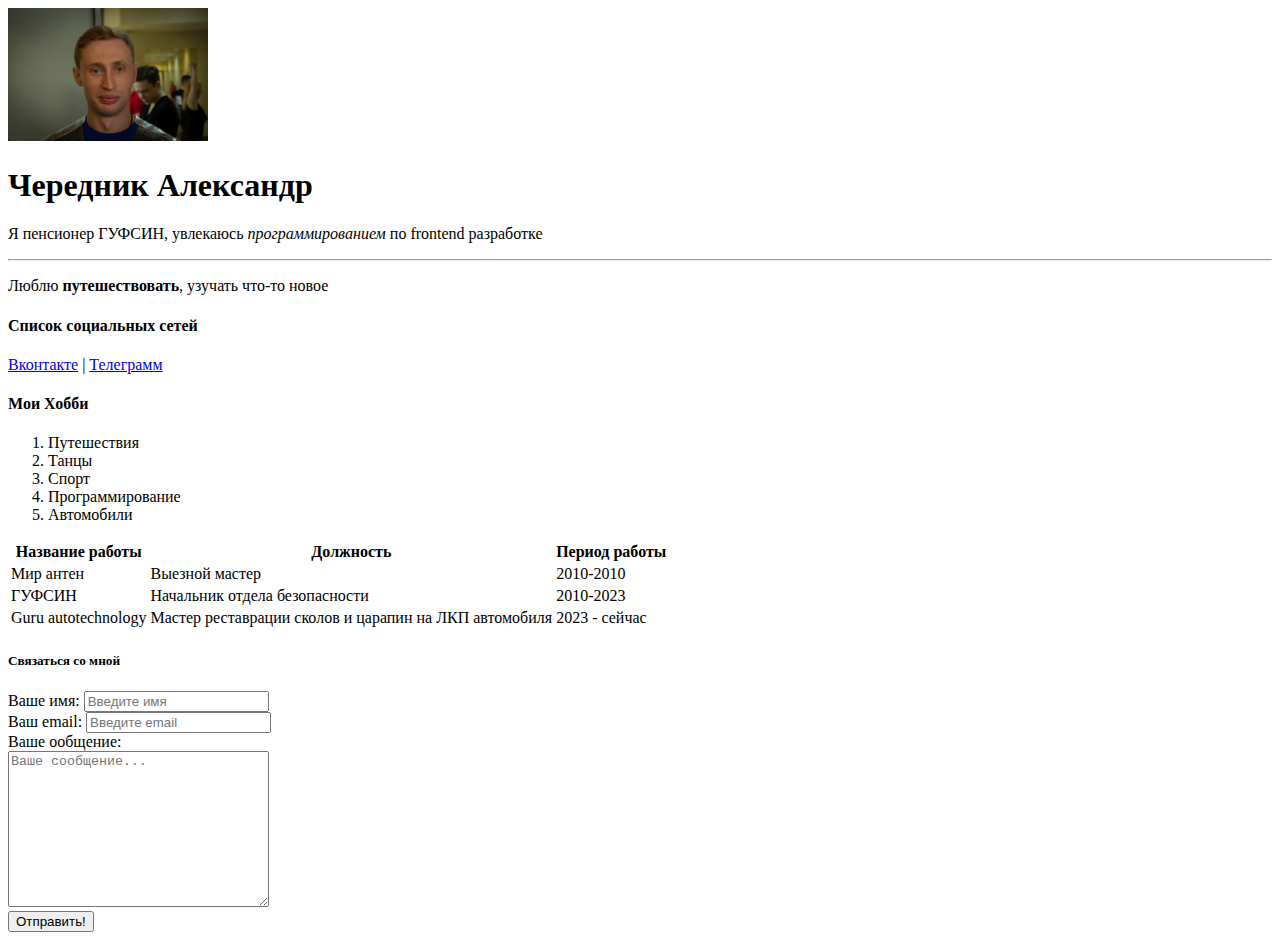
==== 01_text.html @ da54dab9 "init" ====
<!DOCTYPE html>
<html lang="ru">

<head>
  <meta charset="UTF-8">
  <meta name="viewport" content="width=device-width, initial-scale=1.0">
  <meta name="keywords" content="games, torrent, download">
  <meta name="description" content="Чередник Александр">
  <title>Резюме</title>
</head>

<body>
  <img src="4.jpg" alt="Чередник Александр" width="200" >
  <h1>Чередник Александр</h1>

  <p>Я пенсионер ГУФСИН, увлекаюсь <em>программированием</em> по frontend разработке</p>
<hr>
  <p>Люблю <strong>путешествовать</strong>, узучать что-то новое</p>

  <h4>Список социальных сетей</h4>
  <a href="https://vk.com/alex_hour" target="_blank">Вконтакте</a> |
  <a href="https://t.me/alex_hour" target="_blank">Телеграмм</a>

<h4>Мои Хобби</h4>

<ol>
  <li>Путешествия</li>
  <li>Танцы</li>
  <li>Спорт</li>
  <li>Программирование</li>
  <li>Автомобили</li>
</ol>

<table>
  <thead>
    <tr>
    <th>Название работы</th>
    <th>Должность</th>
    <th>Период работы</th>
  </tr>
  </thead>
  <tbody>
    <tr>
    <td>Мир антен</td>
    <td>Выезной мастер</td>
    <td>2010-2010</td>
  </tr>
  <tr>
    <td>ГУФСИН</td>
    <td>Начальник отдела безопасности</td>
    <td>2010-2023</td>
  </tr>
  <tr>
    <td>Guru autotechnology</td>
    <td>Мастер реставрации сколов и царапин на ЛКП автомобиля</td>
    <td>2023 - сейчас</td>
  </tr>
  </tbody>
</table>

<h5>Связаться со мной</h5>

<form>
  <div>
    <label for="text">Ваше имя:</label>
    <input type="text" id="text" placeholder="Введите имя">
  </div>

  <div>
    <label for="email">Ваш email:</label>
    <input type="email" id="email" placeholder="Введите email">
  </div>

  <div>
    <label for="message">Ваше ообщение:</label>
    <br>
    <textarea id="message" cols="30" rows="10" placeholder="Ваше сообщение..."></textarea>
  </div>

  <div>
     <input type="submit" value="Отправить!">
  </form>
</body>

</html>
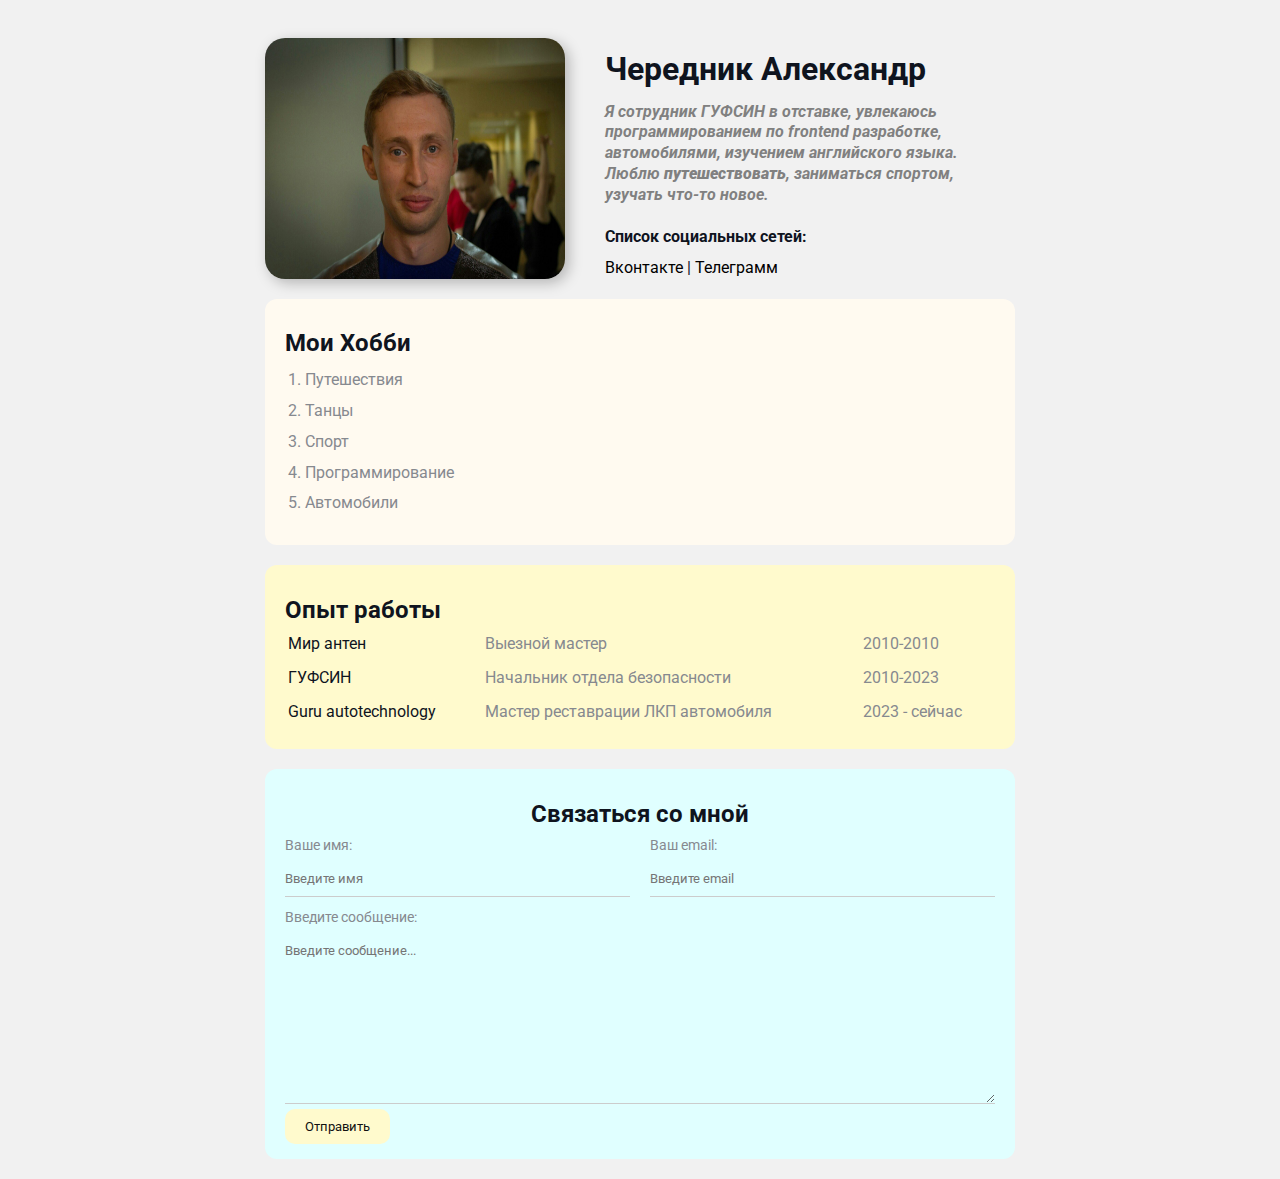
==== commit c1db6f98: "Add style" ====
--- a/01_text.html
+++ b/01_text.html
@@ -7,79 +7,94 @@
   <meta name="keywords" content="games, torrent, download">
   <meta name="description" content="Чередник Александр">
   <title>Резюме</title>
+  <link rel="stylesheet" href="01_text.css">
 </head>
 
 <body>
-  <img src="4.jpg" alt="Чередник Александр" width="200" >
-  <h1>Чередник Александр</h1>
+  <div class="container">
+    <div class="info">
+      <img src="4.jpg" alt="Чередник Александр" class="avatar">
+      <div class="info-text">
+        
+        <h1>Чередник Александр</h1>
+        
+        <p>Я сотрудник ГУФСИН в отставке, увлекаюсь <em>программированием по frontend разработке, автомобилями, изучением английского языка.</em></p>
+        <p>Люблю <strong>путешествовать</strong>, заниматься спортом, узучать что-то новое.</p>
+        
+        <h4>Список социальных сетей:</h4>
+        <a href="https://vk.com/alex_hour" target="_blank" class="vk">Вконтакте</a> |
+        <a href="https://t.me/alex_hour" target="_blank" class="tg">Телеграмм</a>
+      </div>
+    </div>
+    
+    <div class="card bg-FloralWhite">
+      <h2>Мои Хобби</h2>
+      <ol class="list">
+        <li>Путешествия</li>
+        <li>Танцы</li>
+        <li>Спорт</li>
+        <li>Программирование</li>
+        <li>Автомобили</li>
+      </ol>
+    </div>
+    
+    <div class="card bg-LemonChiffon">
+      <h2>Опыт работы</h2>
+      <table class="table">
+        <!-- <thead>
+          <tr>
+            <th align="left">Название работы</th>
+            <th>Должность</th>
+            <th>Период работы</th>
+          </tr>
+        </thead> -->
+        <tbody>
+          <tr>
+            <td>Мир антен</td>
+            <td>Выезной мастер</td>
+            <td>2010-2010</td>
+          </tr>
+          <tr>
+            <td>ГУФСИН</td>
+            <td>Начальник отдела безопасности</td>
+            <td>2010-2023</td>
+          </tr>
+          <tr>
+            <td>Guru autotechnology</td>
+            <td>Мастер реставрации ЛКП автомобиля</td>
+            <td>2023 - сейчас</td>
+          </tr>
+        </tbody>
+      </table>
+    </div>
 
-  <p>Я пенсионер ГУФСИН, увлекаюсь <em>программированием</em> по frontend разработке</p>
-<hr>
-  <p>Люблю <strong>путешествовать</strong>, узучать что-то новое</p>
+    <div class="card bg-LightCyan">
+      <form action="/" class="form">
+        <h2>Связаться со мной</h2>
 
-  <h4>Список социальных сетей</h4>
-  <a href="https://vk.com/alex_hour" target="_blank">Вконтакте</a> |
-  <a href="https://t.me/alex_hour" target="_blank">Телеграмм</a>
+      <div class="form-row">
 
-<h4>Мои Хобби</h4>
-
-<ol>
-  <li>Путешествия</li>
-  <li>Танцы</li>
-  <li>Спорт</li>
-  <li>Программирование</li>
-  <li>Автомобили</li>
-</ol>
-
-<table>
-  <thead>
-    <tr>
-    <th>Название работы</th>
-    <th>Должность</th>
-    <th>Период работы</th>
-  </tr>
-  </thead>
-  <tbody>
-    <tr>
-    <td>Мир антен</td>
-    <td>Выезной мастер</td>
-    <td>2010-2010</td>
-  </tr>
-  <tr>
-    <td>ГУФСИН</td>
-    <td>Начальник отдела безопасности</td>
-    <td>2010-2023</td>
-  </tr>
-  <tr>
-    <td>Guru autotechnology</td>
-    <td>Мастер реставрации сколов и царапин на ЛКП автомобиля</td>
-    <td>2023 - сейчас</td>
-  </tr>
-  </tbody>
-</table>
-
-<h5>Связаться со мной</h5>
-
-<form>
-  <div>
-    <label for="text">Ваше имя:</label>
-    <input type="text" id="text" placeholder="Введите имя">
-  </div>
-
-  <div>
-    <label for="email">Ваш email:</label>
-    <input type="email" id="email" placeholder="Введите email">
-  </div>
-
-  <div>
-    <label for="message">Ваше ообщение:</label>
-    <br>
-    <textarea id="message" cols="30" rows="10" placeholder="Ваше сообщение..."></textarea>
-  </div>
-
-  <div>
-     <input type="submit" value="Отправить!">
-  </form>
-</body>
-
-</html>+        <div class="form-group">
+          <label for="text">Ваше имя:</label>
+          <input type="text" id="text" placeholder="Введите имя">
+        </div>
+        
+        <div class="form-group">
+          <label for="email">Ваш email:</label>
+          <input type="email" id="email" placeholder="Введите email">
+        </div>
+      </div>
+        
+        <div class="form-group">
+          <label for="message">Введите сообщение:</label>
+          <textarea id="message" cols="30" rows="10" placeholder="Введите сообщение..."></textarea>
+        </div>
+        
+        <div>
+          <input type="submit" value="Отправить" class="btn">
+        </form>
+      </div>
+    </div>
+    </body>
+    
+    </html>--- a/01_text.css
+++ b/01_text.css
@@ -0,0 +1,177 @@
+@import url('https://fonts.googleapis.com/css2?family=Open+Sans:ital,wght@0,300;1,500&family=Roboto&display=swap');
+
+body {
+  font-size: 16px;
+  font-family: 'Roboto', sans-serif;
+  font-weight: normal;
+  line-height: 1.3em;
+  word-spacing: normal;
+  color: #0f141e;
+  background: #f1f1f1;
+}
+
+a {
+  color: #000;
+  text-decoration: none;
+}
+
+a:hover {
+  text-decoration: underline;
+}
+
+a:active {
+  color: blue;
+}
+
+a:visited {
+  color: grey;
+}
+
+.avatar {
+  width: 300px;
+  border-radius: 20px;
+  box-shadow: 4px 4px 14px rgba(0, 0, 0, .25)
+}
+
+.container {
+  max-width: 750px;
+  margin: auto;
+  padding-top: 30px;
+}
+
+.info {
+  margin-bottom: 20px;
+  display: flex;
+}
+
+.info-text {
+  margin-left: 40px;
+}
+
+.info-text p {
+  font-style: italic;
+  font-weight: bold;
+  color: #808080;
+  margin: 0;
+}
+
+.info-text h4 {
+  margin-bottom: 10px;
+}
+
+@media (max-width: 710px) {
+  .info {
+    display: block;
+    text-align: center;
+  }
+}
+
+.card {
+  border-radius: 12px;
+  padding: 15px 20px;
+  margin-bottom: 20px;
+}
+
+.card h2 {
+  margin-bottom: 10px;
+}
+
+.bg-FloralWhite {
+  background-color: #FFFAF0;
+}
+
+.bg-LemonChiffon {
+  background-color: #FFFACD;
+}
+
+.bg-LightCyan {
+  background-color: #E0FFFF;
+}
+
+.btn {
+  background: #FFFACD;
+  border: none;
+  color: #111;
+  padding: 10px 20px;
+  cursor: pointer;
+  border-radius: 10px;
+  font-family: inherit;
+}
+
+.btn:hover {
+  opacity: .8;
+  color: salmon;
+}
+
+.list {
+  padding: 0 20px;
+}
+
+.list li {
+  color: #86898f;
+  margin-bottom: 10px;
+}
+
+.table {
+  width: 100%;
+}
+
+.table td {
+  padding-bottom: 10px;
+}
+
+.table td:nth-child(2),
+.table td:nth-child(3) {
+  color: #86898f;
+}
+
+.form h2 {
+  text-align: center;
+}
+
+.form-row {
+  margin-bottom: 10px;
+  display: flex;
+}
+
+.form-row .form-group {
+  margin-right: 20px;
+  width: 50%;
+  /* display: inline-block; */
+  /* width: calc(50% - 20px); */
+}
+
+.form-row .form-group:last-child {
+  margin-right: 0;
+}
+
+@media (max-width: 710px) {
+  .form-row {
+    display: block;
+  }
+
+  .form-row .form-group {
+    width: 100%;
+    margin-right: 0;
+    margin-bottom: 10px;
+  }
+}
+
+.form-group label {
+  display: block;
+  font-size: 14px;
+  color: #86898f;
+}
+
+.form-group input,
+.form-group textarea {
+  width: 100%;
+  box-sizing: border-box;
+  border: none;
+  background: transparent;
+  border-bottom: 1px solid #ccc;
+  color: #000;
+  padding: 15px 0 10px;
+  outline: none;
+  font-family: inherit;
+}